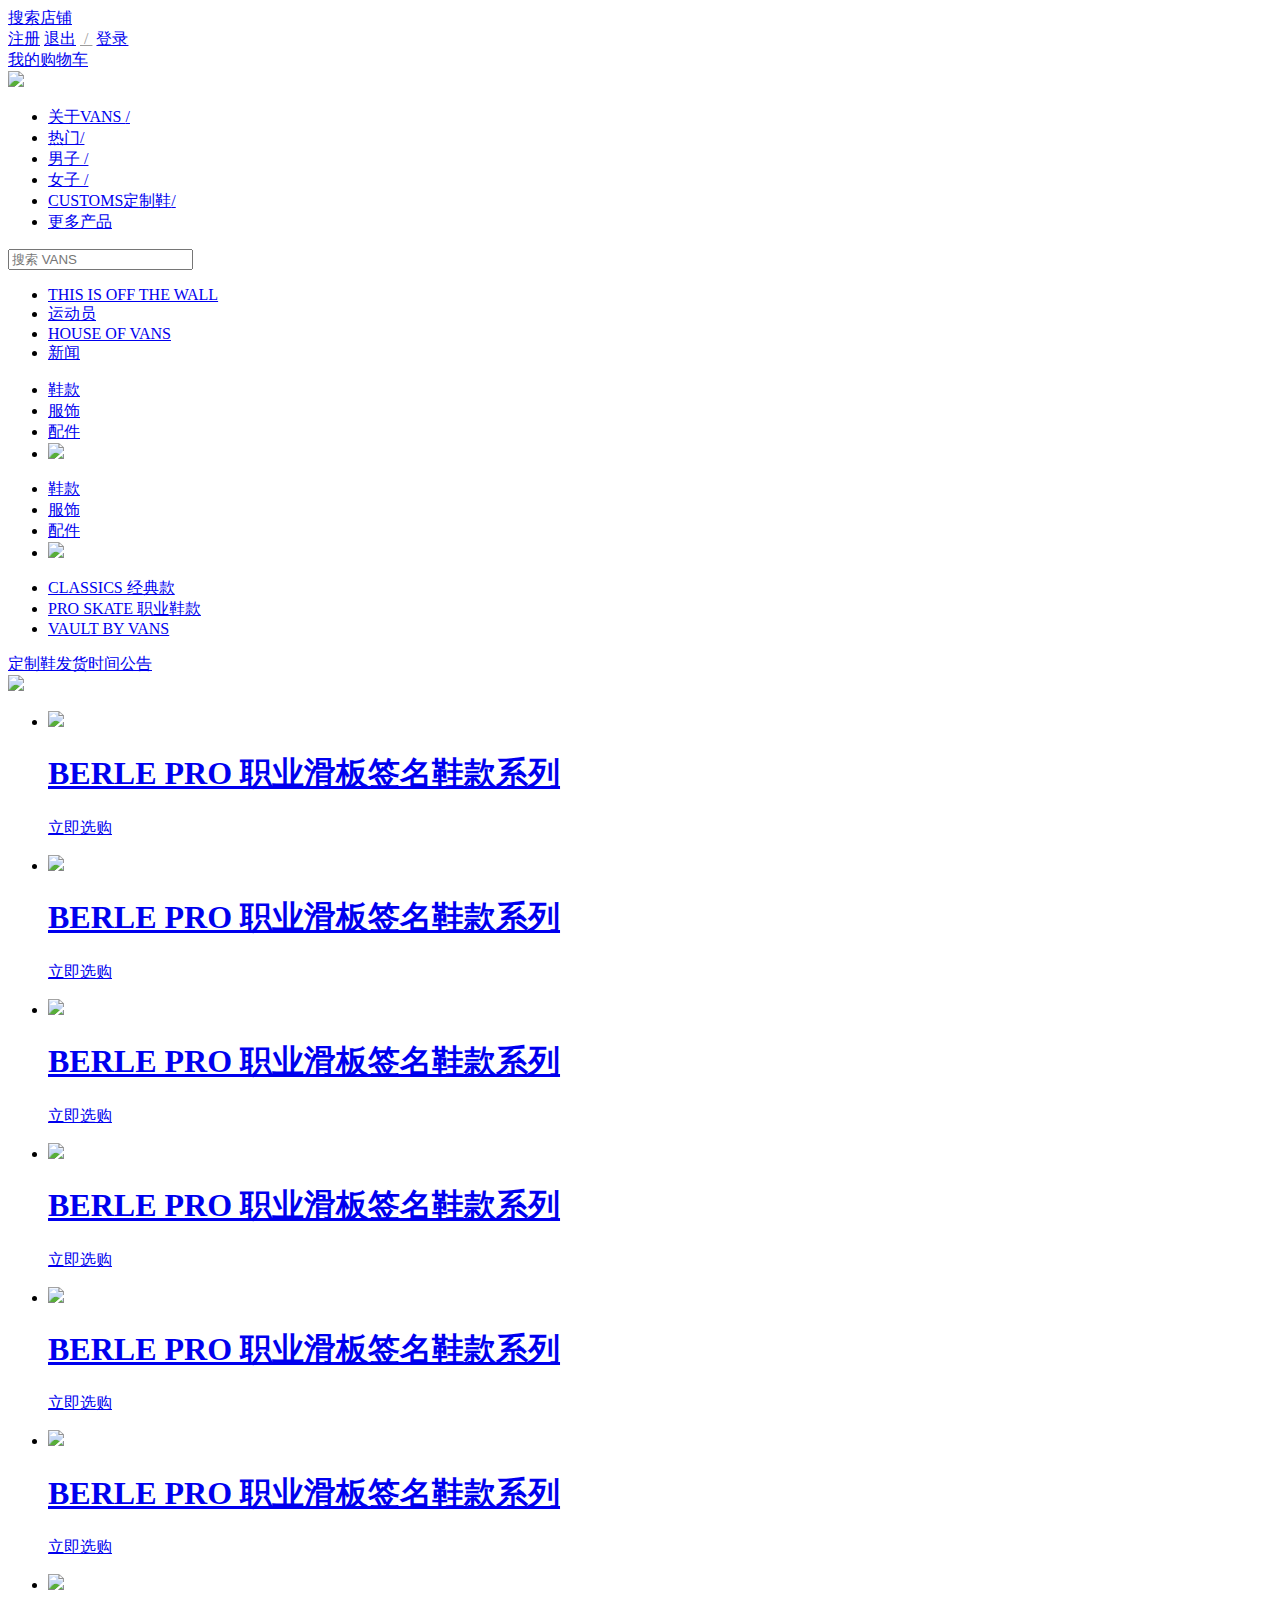
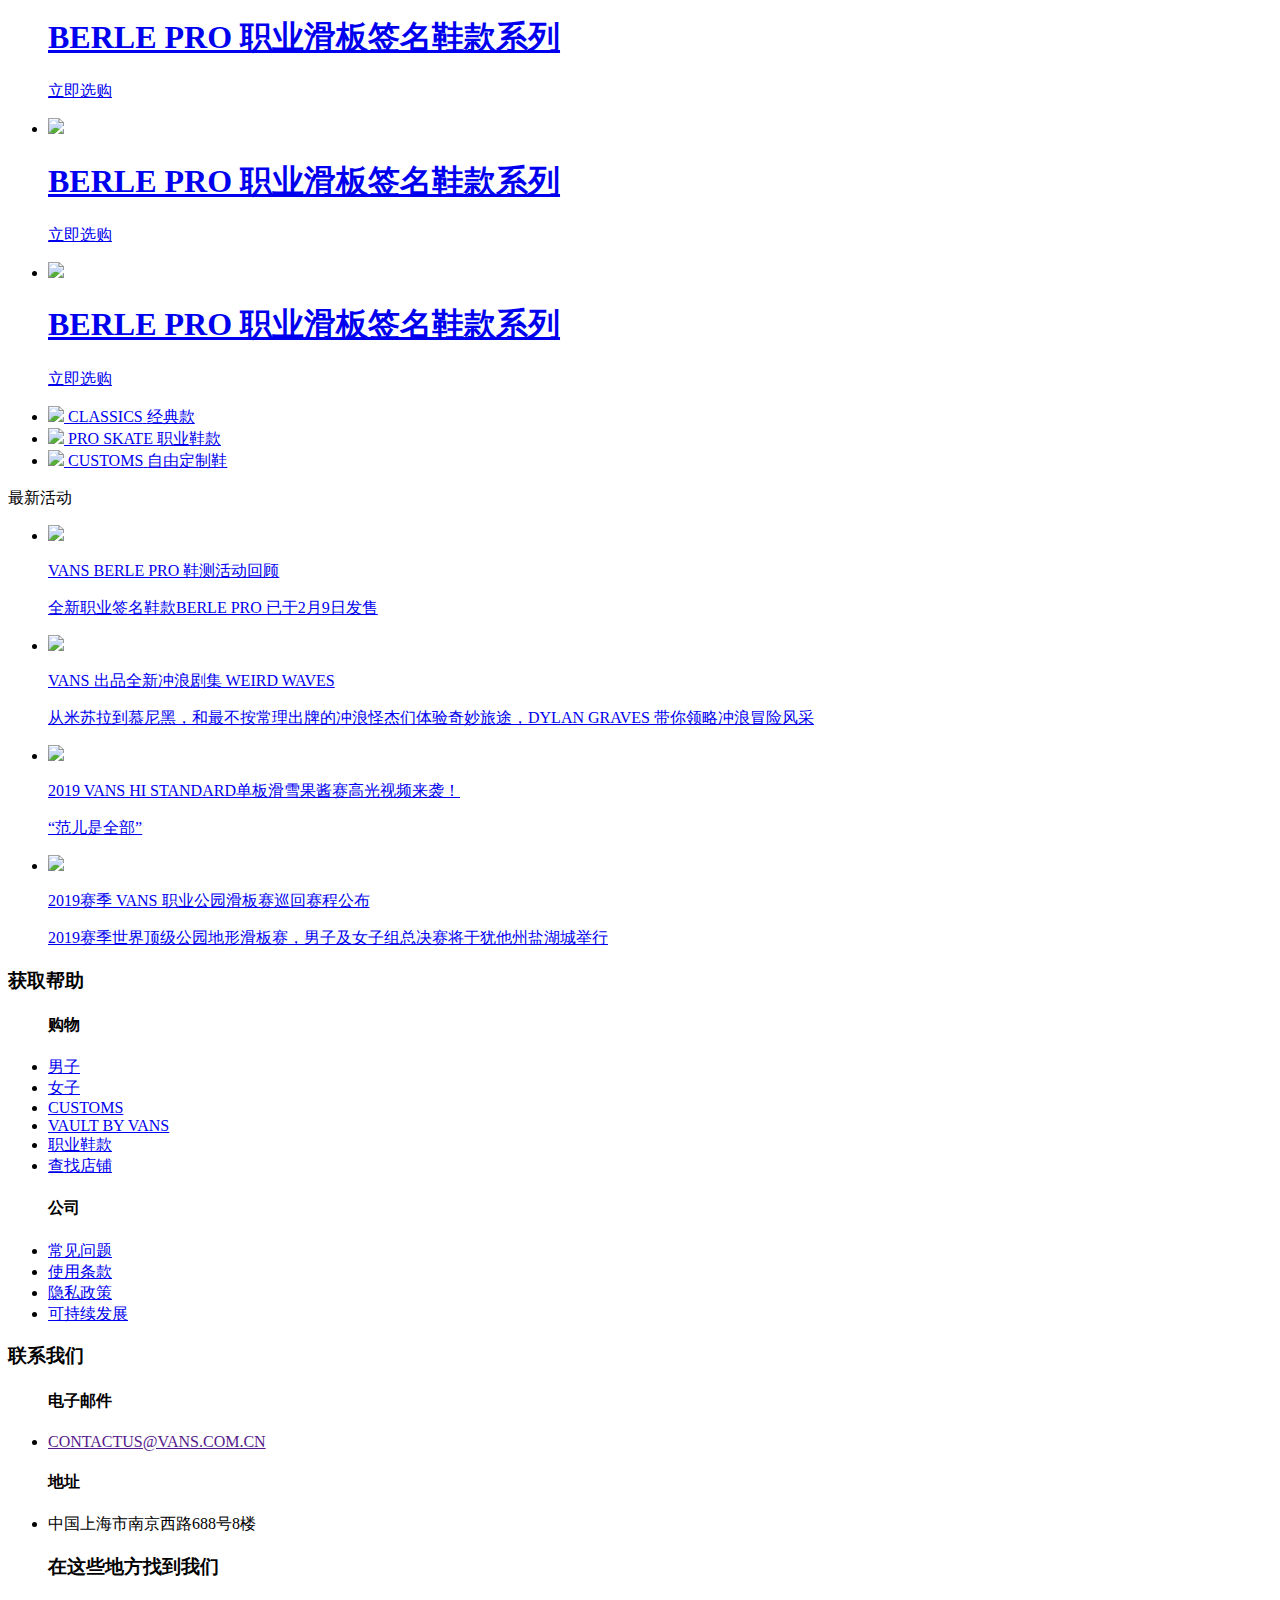
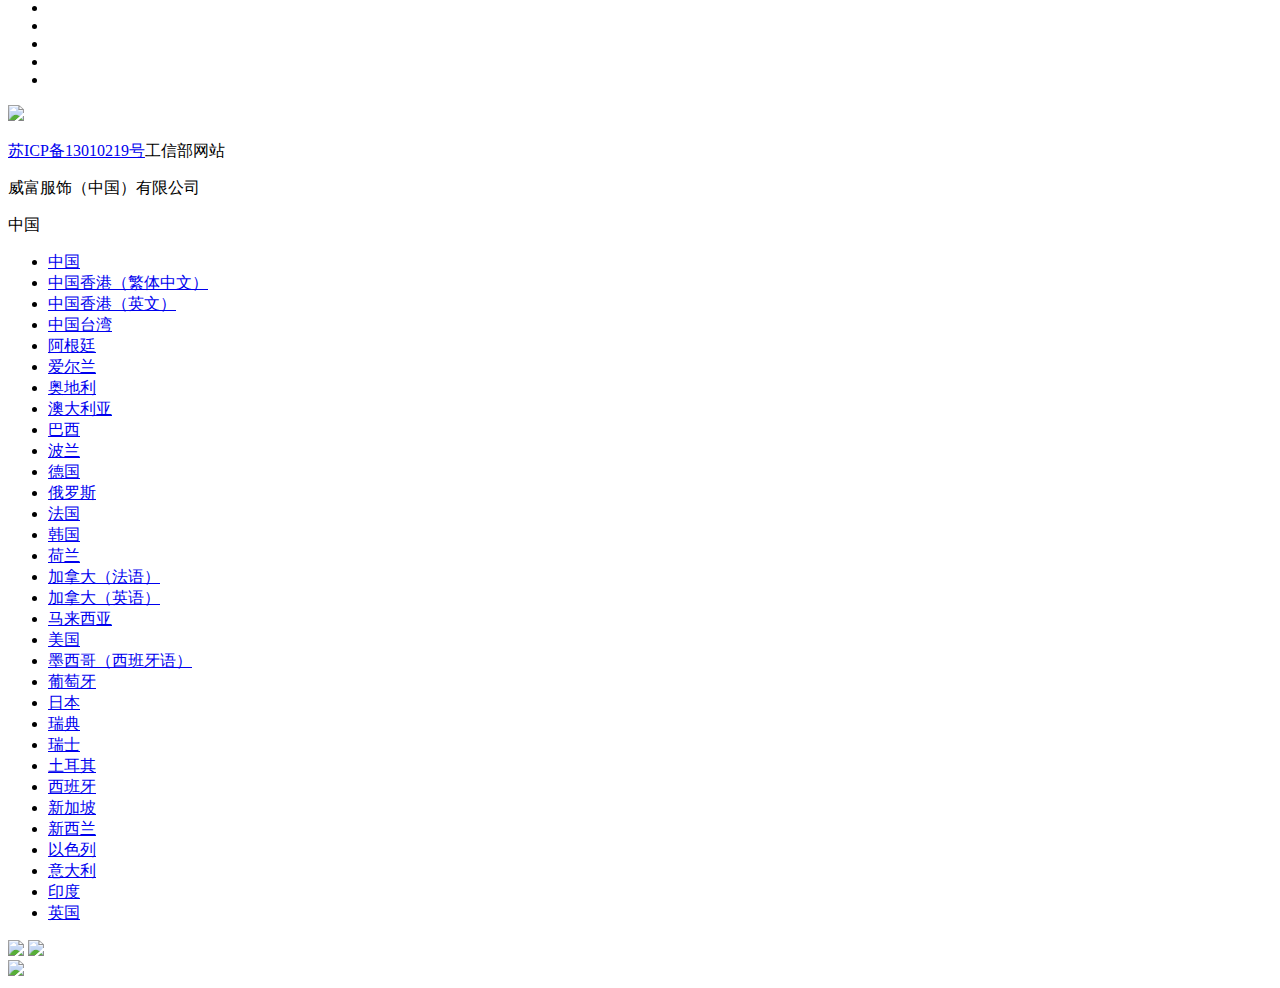
==== index.html @ b5b0ca7e "这是首页" ====
<!doctype html>
<html lang="en">
<head>
	<meta charset="UTF-8">
	<title>Document</title>
	<link rel="stylesheet" type="text/css" href="css/header.css">
	<link rel="stylesheet" type="text/css" href="css/index.css">
	<link rel="stylesheet" type="text/css" href="css/iconfont.css">
	<link rel="stylesheet" type="text/css" href="css/footer.css">
</head>
<body>
	<!-- header -->
	<header class="head">
		<!-- headertop -->
		<div class="header">
			<div class="hdtop">
				<div class="hdLinks">
					<a href="#"><i class="iconfont icon-dingwei"></i> 搜索店铺</a>
				</div>
				<div class="hdLogin">
					<a id="hd_reg" href="register.html">注册</a>
					<!-- <div class="hd_tuichu"></div> -->
					<a id="hd_reg_no" href="javascript:;">退出</a>

					<a href="javascript:;" style="color: #9b9b9b;">&nbsp;/&nbsp;</a>
					<a id="hd_log" href="login.html">
						<i class="iconfont icon-denglu"></i> 登录
					</a>
					<a id="hd_log_no" href="#">
						<i class="iconfont icon-denglu"></i>
					</a>	
				</div>
				<div class="hdCart">
					<a href="#"><i class="iconfont icon-gouwuche"></i> 我的购物车</a>
					<span class="hd_my_show"></span>
				</div>

			</div>
		</div>
		<!-- headnav -->
		<div class="hdMenuBox">
			<div class="hdMenu">
				<a class="logo" href="index.html"><img src="img/logo.png"></a>
				<div class="nav">
					<ul>
						<li class="l1">
							<a href="#">关于VANS <i class="iconfont icon-xiajiantou"></i>  <span>/</span><span class="nav_li_jiantou1"></span></a>	
						</li>
						<li>
							<a href="#">热门<span>/</span></a>
						</li>
						<li class="l2">
							<a href="#" >男子 <i class="iconfont icon-xiajiantou"></i>     <span>/</span><span class="nav_li_jiantou2"></a>
						</li>
						<li class="l3">
							<a href="girl.html">女子  <i class="iconfont icon-xiajiantou"></i>     <span>/</span><span class="nav_li_jiantou3"></a>
						</li>
						<li>
							<a href="#">CUSTOMS定制鞋<span>/</span></a>
						</li>
						<li class="l4">
							<a href="#">更多产品  <i class="iconfont icon-xiajiantou"></i><span class="nav_li_jiantou4"></a>
						</li>
					</ul>
				</div>
				<div class="hdSerach">
					<input class="hdtext" type="text" placeholder="搜索 VANS">
    				<!-- <input class="btn" type="button" > -->
				</div>	
			</div>
			<div class="nav_box1">
				<ul class="nav_box1_list1">
					<li><a href="#">THIS IS OFF THE WALL</a></li>
					<li><a href="#">运动员</a></li>
					<li><a href="#">HOUSE OF VANS</a></li>
					<li><a href="#">新闻</a></li>
				</ul>
			</div>
			<div class="nav_box2">
				<ul class="nav_box2_list2">
					<li><a href="#">鞋款</a></li>
					<li><a href="#">服饰</a></li>
					<li><a href="#">配件</a></li>
					<li><a href="#"><img class="nav_imgs" src="img/navbox2.jpg" /></a></li>
				</ul>
			</div>
			<div class="nav_box3">
				<ul class="nav_box3_list3">
					<li><a href="#">鞋款</a></li>
					<li><a href="#">服饰</a></li>
					<li><a href="#">配件</a></li>
					<li><a href="#"><img class="nav_imgs" src="img/navbox1.jpg" /></a></li>
				</ul>
			</div>
			<div class="nav_box4">
				<ul class="nav_box4_list4">
					<li><a href="#">CLASSICS  经典款</a></li>
					<li><a href="#">PRO SKATE 职业鞋款</a></li>
					<li><a href="#">VAULT BY VANS</a></li>
				</ul>
			</div>
			<!-- </div> -->
		</div>
		<!-- 公告 -->
		<div class="gonggao">
			<a class="gtext" href="#">定制鞋发货时间公告</a>
		</div>
	</header>

	<!-- banner -->
	<div class="banner">
		
		<!-- banner_top -->
		<div class="banner_top">
			<a class="banner_img" href="#"><img src="img/bg.jpg"></a>
		</div>

		<!-- banner_center -->
		<div class="ban_cen">
			<div class="banner_center">
				<div class="b_c_left bleft"><i class="iconfont icon-zuojiantou"></i></div>
				<div class="b_c_center">
					<ul class="slideshow">
						<li class="swiper_slide">
							<div class="s_s_img">
								<a href="#"><img src="img/show4.jpg" /></a>
							</div>
							<div class="info">
								<h1><a href="#">BERLE PRO 职业滑板签名鞋款系列</a></h1>
								<p class="choose"><a href="#">立即选购</a></p>			
							</div>
						</li>
						<li class="swiper_slide">
							<div class="s_s_img">
								<a href="#"><img src="img/show5.jpg" /></a>
							</div>
							<div class="info">
								<h1><a href="#">BERLE PRO 职业滑板签名鞋款系列</a></h1>
								<p class="choose"><a href="#">立即选购</a></p>			
							</div>
						</li>
						<li class="swiper_slide">
							<div class="s_s_img">
								<a href="#"><img src="img/show6.jpg" /></a>
							</div>
							<div class="info">
								<h1><a href="#">BERLE PRO 职业滑板签名鞋款系列</a></h1>
								<p class="choose"><a href="#">立即选购</a></p>			
							</div>
						</li>
						<li class="swiper_slide">
							<div class="s_s_img">
								<a href="#"><img src="img/show1.jpg" /></a>
							</div>
							<div class="info">
								<h1><a href="#">BERLE PRO 职业滑板签名鞋款系列</a></h1>
								<p class="choose"><a href="#">立即选购</a></p>			
							</div>
						</li>
						<li class="swiper_slide">
							<div class="s_s_img">
								<a href="#"><img src="img/show2.jpg" /></a>
							</div>
							<div class="info">
								<h1><a href="#">BERLE PRO 职业滑板签名鞋款系列</a></h1>
								<p class="choose"><a href="#">立即选购</a></p>			
							</div>
						</li>
						<li class="swiper_slide">
							<div class="s_s_img">
								<a href="#"><img src="img/show3.jpg" /></a>
							</div>
							<div class="info">
								<h1><a href="#">BERLE PRO 职业滑板签名鞋款系列</a></h1>
								<p class="choose"><a href="#">立即选购</a></p>			
							</div>
						</li>
						<li class="swiper_slide">
							<div class="s_s_img">
								<a href="#"><img src="img/show4.jpg" /></a>
							</div>
							<div class="info">
								<h1><a href="#">BERLE PRO 职业滑板签名鞋款系列</a></h1>
								<p class="choose"><a href="#">立即选购</a></p>			
							</div>
						</li>
						<li class="swiper_slide">
							<div class="s_s_img">
								<a href="#"><img src="img/show5.jpg" /></a>
							</div>
							<div class="info">
								<h1><a href="#">BERLE PRO 职业滑板签名鞋款系列</a></h1>
								<p class="choose"><a href="#">立即选购</a></p>			
							</div>
						</li>
						<li class="swiper_slide">
							<div class="s_s_img">
								<a href="#"><img src="img/show6.jpg" /></a>
							</div>
							<div class="info">
								<h1><a href="#">BERLE PRO 职业滑板签名鞋款系列</a></h1>
								<p class="choose"><a href="#">立即选购</a></p>			
							</div>
						</li>
	 				</ul>
				</div>
				<div class="b_c_right rleft"><i class="iconfont icon-youjiantou"></i></div>
			</div>
		</div>
		<!-- banner_bottom -->
		<div class="ban_bot">
			<div class="banner_bottom">
			<ul class="group">
				<li class="group_list">
					<a href="#"><img src="img/group1.jpg" />
						<span class="g_text1">CLASSICS</span>
						<span class="g_text2">经典款</span>
					</a>
				</li>
				<li class="group_list g_l_padd">
					<a href="#"><img src="img/group2.jpg" />
						<span class="g_text1">PRO SKATE</span>
						<span class="g_text2">职业鞋款</span>
					</a>
				</li>
				<li class="group_list last_g_li">
					<a href="#"><img src="img/group3.jpg" />
						<span class="g_text1">CUSTOMS</span>
						<span class="g_text2">自由定制鞋</span>
					</a>
				</li>
			</ul>
			</div>
		</div>
	</div>

	<!-- activity_section -->
	<section class="activity">
		<section class="activity_section">
		<div class="act_title">
			<span>最新活动</span>
		</div>
		<ul class="act_list">
			<li class="act_list_li">
				<a href="#"><img src="img/act1.jpg" />
					<p class="act_text1">VANS BERLE PRO 鞋测活动回顾</p>
					<p class="act_text2">全新职业签名鞋款BERLE PRO 已于2月9日发售</p>
				</a>
			</li>
			<li class="act_list_li clearli">
				<a href="#"><img src="img/act2.jpg" />
					<p class="act_text1">VANS 出品全新冲浪剧集 WEIRD WAVES</p>
					<p class="act_text2">从米苏拉到慕尼黑，和最不按常理出牌的冲浪怪杰们体验奇妙旅途，DYLAN GRAVES 带你领略冲浪冒险风采</p>
				</a>
			</li>
			<li class="act_list_li">
				<a href="#"><img src="img/act3.jpg" />
					<p class="act_text1">2019 VANS HI STANDARD单板滑雪果酱赛高光视频来袭！</p>
					<p class="act_text2">“范儿是全部”</p>
				</a>
			</li>
			<li class="act_list_li clearli">
				<a href="#"><img src="img/act4.jpg" />
					<p class="act_text1">2019赛季 VANS 职业公园滑板赛巡回赛程公布</p>
					<p class="act_text2">2019赛季世界顶级公园地形滑板赛，男子及女子组总决赛将于犹他州盐湖城举行</p>
				</a>
			</li>
		</ul>
		</section>
	</section>

	<!-- footer -->
	<div class="foot">
		<div class="maxFooter">
			<div class="footer">
				<div class="foot_l">
				<h3 class="f_title">获取帮助</h3>
				<div class="f_article">
					<ul class="f_art_left">
						<h4>购物</h4>
						<li><a href="#">男子</a></li>
						<li><a href="#">女子</a></li>
						<li><a href="#">CUSTOMS</a></li>
						<li><a href="#">VAULT BY VANS</a></li>
						<li><a href="#">职业鞋款</a></li>
						<li><a href="#">查找店铺</a></li>
					</ul>
					<ul class="f_art_right">
						<h4>公司</h4>
						<li><a href="#">常见问题</a></li>
						<li><a href="#">使用条款</a></li>
						<li><a href="#">隐私政策</a></li>
						<li><a href="#">可持续发展</a></li>
					</ul>
				</div>
				</div>
				<div class="foot_c">
					<h3 class="f_title">联系我们</h3>
					<ul class="f_c_center">
						<h4>电子邮件</h4>	
						<li class="f_c_c_li1"><a href="">CONTACTUS@VANS.COM.CN</a></li>
						<h4>地址</h4>
						<li class="f_c_c_li2">中国上海市南京西路688号8楼</li>
					</ul>
				</div>
				<div class="foot_r">	
					<ul class="f_suerlook">
						<h3 class="f_title">在这些地方找到我们</h3>
						<li>
							<a href="#" title="微信"><i class="iconfont icon-weixin"></i></a>
						</li>
						<li>
							<a href="#" title="新浪微博"><i class="iconfont icon-weibo"></i></a>
						</li>
						<li>
							<a href="#" title="nice"><i class="iconfont icon-n"></i></a>
						</li>
						<li>
							<a href="#" title="腾讯视频专区"><i class="iconfont icon-tengxunshipin"></a></i>
						</li>
						<li>
							<a href="#" title="instagram"><i class="iconfont icon-Instagram"></i></a>
						</li>
					</ul>
				</div>
			</div>	
			<div class="f_buttom">
				<img src="img/f_logo.png" />
				<div class="f_b_right">
				<p><a href="#">苏ICP备13010219号</a><span>工信部网站</span></p>
				<p><span>威富服饰（中国）有限公司</span></p>
				<div class="f_b_country">
					<div class="f_b_title">
						<span>中国</span><i class="iconfont icon-xiajiantou"></i>
					</div>
					<div class="country_list">
						<ul class="c_list">
							<li><a href="#">中国</a></li>
							<li><a href="#">中国香港（繁体中文）</a></li>
							<li><a href="#">中国香港（英文）</a></li>
							<li><a href="#">中国台湾</a></li>
							<li><a href="#">阿根廷</a></li>
							<li><a href="#">爱尔兰</a></li>
							<li><a href="#">奥地利</a></li>
							<li><a href="#">澳大利亚</a></li>
							<li><a href="#">巴西</a></li>
							<li><a href="#">波兰</a></li>
							<li><a href="#">德国</a></li>
							<li><a href="#">俄罗斯</a></li>
							<li><a href="#">法国</a></li>
							<li><a href="#">韩国</a></li>
							<li><a href="#">荷兰</a></li>
							<li><a href="#">加拿大（法语）</a></li>
							<li><a href="#">加拿大（英语）</a></li>
							<li><a href="#">马来西亚</a></li>
							<li><a href="#">美国</a></li>
							<li><a href="#">墨西哥（西班牙语）</a></li>
							<li><a href="#">葡萄牙</a></li>
							<li><a href="#">日本</a></li>
							<li><a href="#">瑞典</a></li>
							<li><a href="#">瑞士</a></li>
							<li><a href="#">土耳其</a></li>
							<li><a href="#">西班牙</a></li>
							<li><a href="#">新加坡</a></li>
							<li><a href="#">新西兰</a></li>
							<li><a href="#">以色列</a></li>
							<li><a href="#">意大利</a></li>
							<li><a href="#">印度</a></li>
							<li><a href="#">英国</a></li>
						</ul>						
					</div>
				</div>				
				</div>
			</div>	
		</div>
	</div>
	
	<!-- 悬浮 -->
	<div class="service">
		<a href="#" title="客服"><img src="img/kf.png" /></a>
		<a href="#" ><img src="img/cjwt.png" /></a>
		<div class="zhiding">
			<img src="img/zd.png" />			
		</div>
	</div>


</body>
</html>
<script type="text/javascript" src="js/jquery-1.8.3.min.js"></script>
<script type="text/javascript" src="js/cookieTools.js"></script>
<script type="text/javascript" src="js/header.js"></script>
<script type="text/javascript" src="js/index.js"></script>
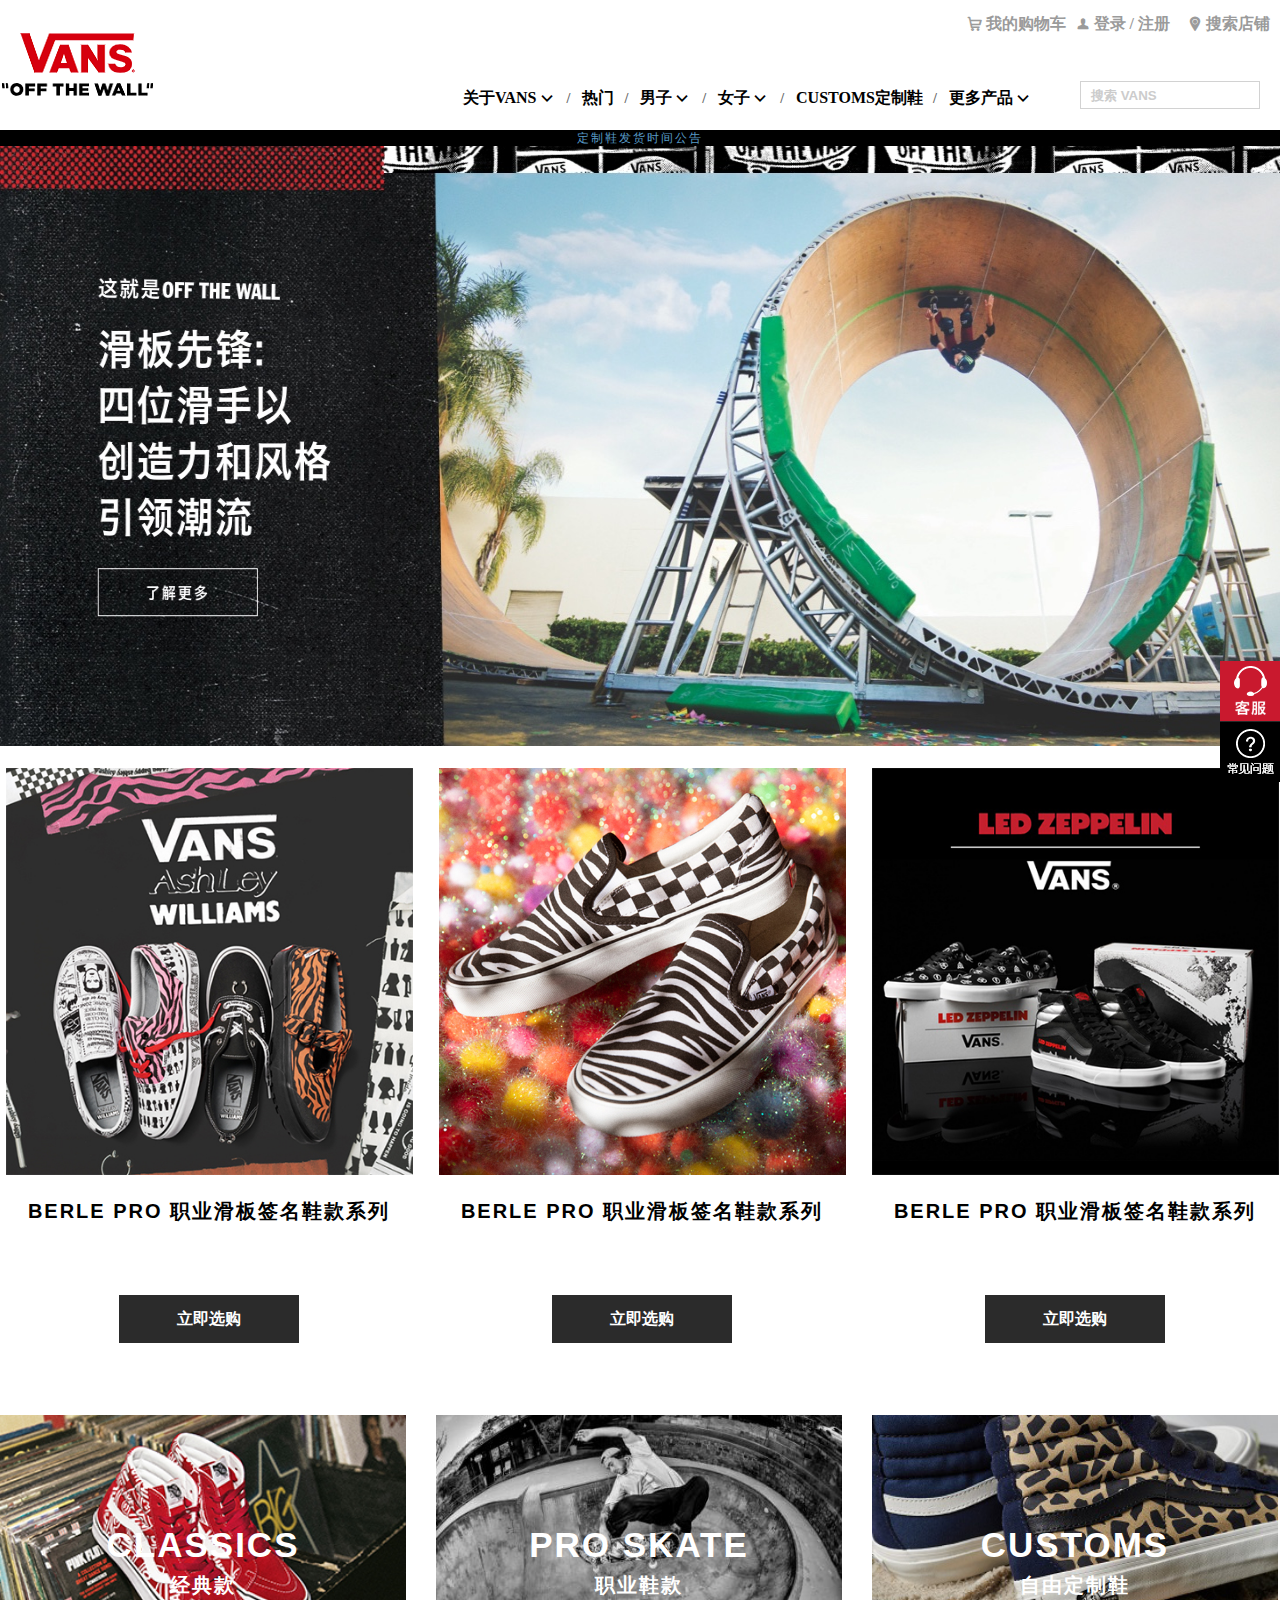
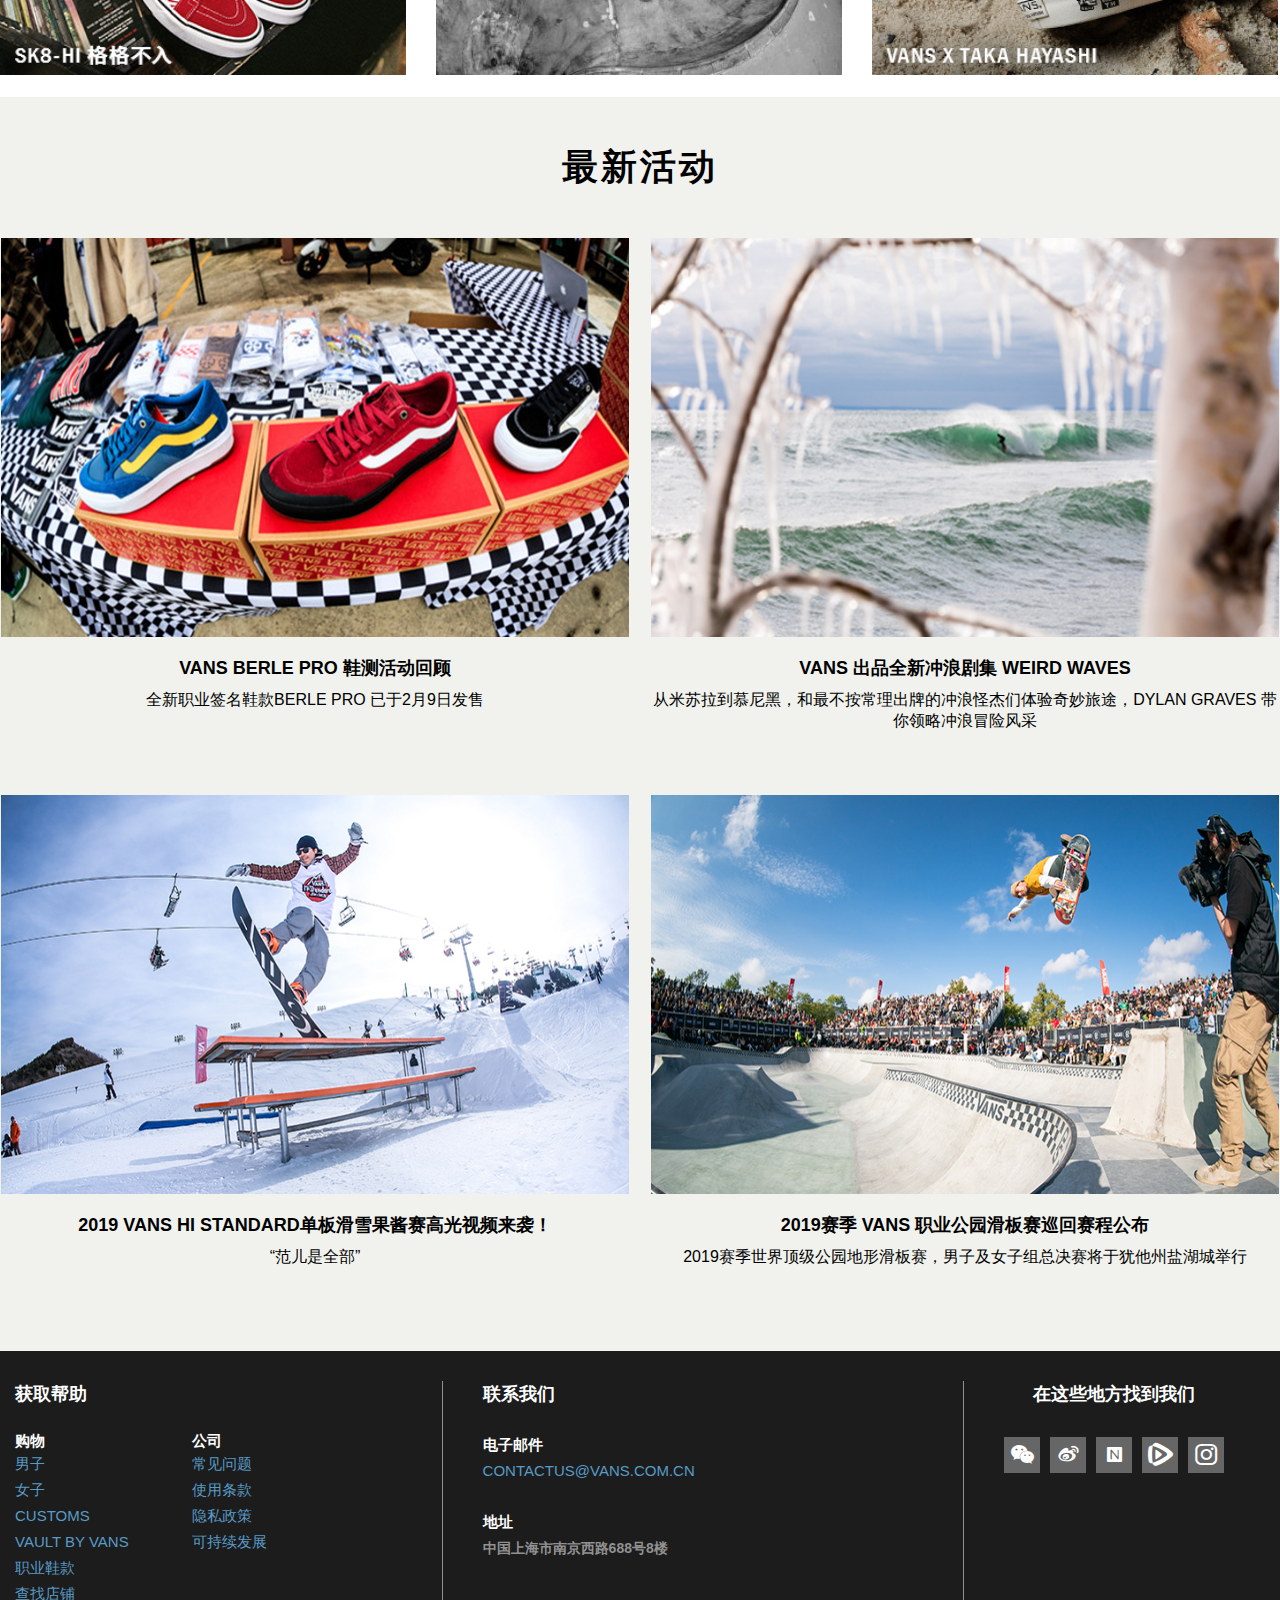
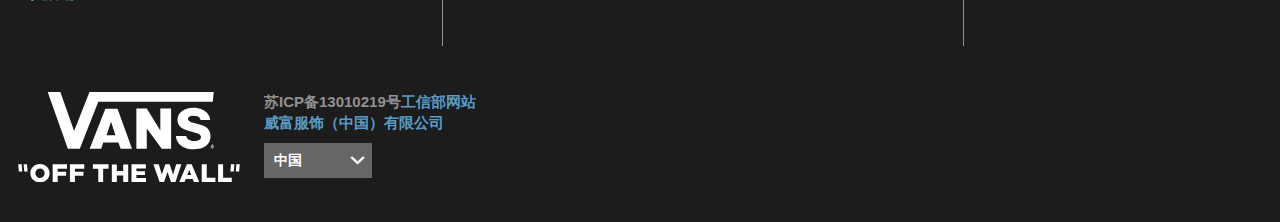
==== commit f1cc82bd: "项目完成" ====
--- a/index.html
+++ b/index.html
@@ -47,7 +47,7 @@
 							<a href="#">关于VANS <i class="iconfont icon-xiajiantou"></i>  <span>/</span><span class="nav_li_jiantou1"></span></a>	
 						</li>
 						<li>
-							<a href="#">热门<span>/</span></a>
+							<a href="activity.html">热门<span>/</span></a>
 						</li>
 						<li class="l2">
 							<a href="#" >男子 <i class="iconfont icon-xiajiantou"></i>     <span>/</span><span class="nav_li_jiantou2"></a>
--- a/css/header.css
+++ b/css/header.css
@@ -0,0 +1,302 @@
+/*公告样式*/
+body,p,dl,dd,ul,ol,li,div,h1,h2,h3,h4,h5,h6,form,input,table,tr,td{
+	margin:0;
+	padding:0;
+}
+body{
+	font-family: "微软雅黑",Arial;
+	position: relative;
+	height: 1000px;
+	overflow:scroll; 
+	overflow-x:hidden;
+}
+ul,ol{
+	list-style:none;
+}
+img{
+	border: 0;
+}
+a{
+	text-decoration: none;
+}
+
+/*header start*/
+
+/*headertop start*/
+.head{
+	width: 100%;
+	height: 146px;
+}
+.header{
+	width: 100%;
+	height: 48px;
+	position: absolute;
+	top: 0;
+	z-index: 9;
+	margin: 0 auto;	
+}
+.hdtop{
+	width: 1280px;
+	height: 48px;
+	margin: 0 auto;
+}
+.hdtop i{
+	font-size: 14px;
+}
+.hdCart,.hdLinks{
+	width: 100px;
+	height: 48px;
+	float: right;
+	padding-right: 10px;
+	position: relative;
+}
+.hdLogin{
+	/*width: 120px;*/
+	height: 48px;
+	float: right;
+}
+.hdCart a,.hdLogin a,.hdLinks a{
+	font-size: 16px;
+	color: #9b9b9b;
+	float: right;
+	line-height: 48px;
+	font-family: "微软雅黑";
+	font-weight: 600; 
+}
+.hdCart a:hover{
+	color: #D6000F;
+}
+.hdLogin a:nth-child(1){
+	margin:0;
+}
+.hdLogin a:nth-child(2){
+	color: #9b9b9b;
+	margin: 0;
+}
+.hdLogin a:hover{
+	color: #D6000F;
+}
+.hdLinks a:hover{
+	color: #D6000F;
+}
+.hd_my_show{
+	display: block;
+	width: 15px;
+	height: 15px;
+	color: #fff;
+	background: #C9192E;
+	font-size: 12px;
+	border-radius: 30px;
+	line-height: 15px;
+	text-align: center;
+	position: absolute;
+	top: 8px;
+	left: 6px;
+	display: none;
+}
+#hd_reg_no{
+	display:none; 
+}
+#hd_log_no{
+	display: none;
+}
+/*headertop end*/
+
+/*headernav start*/
+.hdMenuBox{
+	width: 100%;
+	height: 130px;
+	background: #fff;
+	position: absolute;
+	margin: 0 auto;
+	top:0;
+}
+.hdMenu{
+	background: #fff;
+	width: 1280px;
+	height: 130px;
+	margin: 0 auto;
+}
+.logo{
+	display: block;
+	width: 156px;
+	height: 130px;
+	float: left;
+}
+.nav{
+	float: left;
+	width: 615px;
+	height: 50px;
+	margin-left: 295px;
+	margin-top: 73px;
+	margin-right: 10px;	
+}
+.nav ul li{
+	float: left;
+	font-size: 16px;
+	line-height: 50px;
+	font-family: "微软雅黑";
+	font-weight: 600;
+	text-indent: 2px;
+	margin-left: 10px;
+}
+.nav ul li a{
+	color: #000;
+	position: relative;
+}
+.nav ul li a i{
+	font-size: 12px;
+}
+.nav ul li a img{
+	display: inline-block;
+}
+.nav ul span{
+	color: #666;
+	font-size: 14px;
+	margin-left: 10px;
+}
+.nav ul li:hover .nav_li_jiantou1{
+	display: block;
+}
+.nav ul li:hover .nav_li_jiantou2{
+	display: block;
+}
+.nav ul li:hover .nav_li_jiantou3{
+	display: block;
+}
+.nav ul li:hover .nav_li_jiantou4{
+	display: block;
+}
+.nav_li_jiantou1,.nav_li_jiantou2,.nav_li_jiantou3,.nav_li_jiantou4{
+	width: 0;
+	height: 0;
+	border: 13px solid transparent;
+	border-bottom-color: #000;
+	position: absolute;
+	top: 12px;
+	display: none;
+}
+.nav_li_jiantou1,.nav_li_jiantou4{
+	left: 20%;
+}
+.nav_li_jiantou2,.nav_li_jiantou3{
+	left: -7%;
+}
+.nav_box1,.nav_box4{
+	width: 100%;
+	height: 138px;
+	margin: 0 auto;
+	z-index: 10;
+	background: #000;
+	position: absolute;
+	top: 120px;
+	display: none;
+}
+.nav_box1_list1,.nav_box4_list4{
+	margin: 0 auto;
+	padding-top: 50px;
+	width: 1280px;
+	height: 38px;
+	color: #fff;
+	line-height: 38px;
+	z-index: 15;
+}
+.nav_box1_list1 li{
+	float: left;
+	width: 320px;
+	height: 38px;
+	line-height: 38px;
+}
+.nav_box1_list1 a,.nav_box4_list4 a,.nav_box2_list2 a ,.nav_box3_list3 a{
+	font-size: 16px;
+	font-weight: 600;
+	color: #fff;
+}
+.nav_box4_list4 li{
+	float: left;
+	width: 426px;
+	height: 38px;
+	line-height: 38px;
+}
+.nav_box2,.nav_box3{
+	width: 100%;
+	height: 332px;
+	background: #000;
+	position: absolute;
+	margin: 0 auto;
+	top: 120px;
+	display: none;
+	z-index: 10;
+}
+.nav_box2_list2,.nav_box3_list3{
+	margin: 0 auto;
+	padding-top: 50px;
+	width: 1280px;
+	height: 232px;
+	color: #fff;
+	z-index: 15;
+}
+.nav_box2_list2 li ,.nav_box3_list3 li{
+	float: left;
+	width: 300px;
+	height: 232px;	
+}
+.nav_box2_list2 li:last-child , .nav_box3_list3 li:last-child{
+	width: 380px;
+}
+.hdSerach{
+	float: right;
+	margin-top: 81px;
+	margin-right: 20px;
+	width: 180px;
+}
+.btn{
+	width:30px;
+	height:28px;
+	border:1px solid #e5e5e5;
+	border-left:0;
+	text-indent:-100px;
+	background:url(../img/serach.png);
+	float:left;
+	outline: none;
+}
+.hdtext{
+	border: 1px solid #d2d2d2;
+	height: 26px;
+	width: 178px;
+	text-indent:10px; 
+	color: red;
+	float:left;
+	font-weight: 600;	
+	-webkit-appearance:none;
+	outline: none;
+}
+input::-webkit-input-placeholder,   
+textarea::-webkit-input-placeholder {   
+    color: #ccc;   
+} 
+/*headernav end*/
+/*header*/
+
+
+/*公告开始*/
+.gonggao{
+	width: 100%;
+	height: 16px;
+	background: #000;
+	top: 130px;
+	position: absolute;
+}
+.gtext{
+	display: block;
+	height: 16px;
+	font-size: 12px;
+	color:#589BC6;
+	line-height: 16px;
+	text-align: center;
+	letter-spacing: 2px;
+}
+/*公告结束*/
+
+
+
--- a/css/index.css
+++ b/css/index.css
@@ -0,0 +1,254 @@
+
+/*banner*/
+.banner{
+	width: 100%;
+	margin: 0 auto;
+	overflow: hidden;
+}
+.banner_top{
+	width: 1280px;
+	height: 600px;
+	margin: 0 auto;
+}
+.banner_top a img{
+	width: 100%;
+	height: 100%;
+	max-width: 100%;
+}
+
+/*banner_center*/
+.ban_cen{
+	width: 100%;
+	height: 575px;
+}
+.banner_center{
+	margin: 0 auto;
+	width: 1269px;
+	height: 575px;
+	margin-top: 22px;
+	position: relative;
+}
+.b_c_left,.b_c_right{
+	position: absolute;
+	top: 50%;
+	cursor: pointer;
+}
+.b_c_left i,.b_c_right i{
+	font-size: 45px;
+}
+.b_c_left i:hover,.b_c_right i:hover{
+	color: #D6000F;
+}
+.b_c_left{
+	left: -45px;
+}
+.b_c_right{
+	right: -45px;
+}
+.b_c_center{
+	width: 1293px;
+	height: 575px;
+	margin-left: -12px;
+	overflow: hidden;
+	position: relative;
+}
+.slideshow{
+	width: 5196px;
+	height: 575px;
+	list-style: none;
+	/*overflow: hidden;*/
+	position: absolute;
+	left: -1299px;
+}
+.swiper_slide{
+	width: 433px;
+	height: 575px;
+	float: left;
+	left: 0px;
+}
+.s_s_img{
+	padding-left: 12px;
+	padding-right: 12px;
+}
+.s_s_img a{
+	width: 407px;
+	height: 407px;
+	display: block;
+	overflow: hidden;
+}
+.s_s_img a img{
+	width: 100%;
+	height: 100%;
+	transition: all 0.6s;
+}
+.s_s_img a img:hover{
+	transform: scale(1.1);
+}
+.info{
+	width: 407px;
+	height: 160px;
+	padding: 0px 12px;
+}
+.info h1{
+	width: 377px;
+	height: 21px;
+	padding: 15px;
+    margin-top: 8px;
+    text-align: center;
+}
+.info h1 a{
+	display: block;
+	width: 377px;
+	height: 21px; 
+	font-size: 20px;
+    color: #000;
+    letter-spacing: 2px;
+}
+.choose{
+	width: 180px;
+	height: 48px;
+	margin: 0 auto;
+	margin-top: 61px;
+	background: #2b2b2b;
+	text-align: center;
+}
+.info .choose a{
+	width: 180px;
+	height: 48px;
+	line-height: 48px;
+	display: block;
+	font-size: 16px;
+	font-weight: 600;
+	color: #fff;
+}
+.info .choose a:hover{
+	background: #000;
+}
+
+/*banner_bottom*/
+.ban_bot{
+	width: 100%;
+	overflow: hidden;
+}
+.banner_bottom{
+	width: 1280px;
+	margin: 0 auto;
+	overflow: hidden;
+	margin-top: 72px;
+	margin-bottom: 22px;	
+}
+.group{
+	width: 1280px;
+	list-style: none;
+	overflow: hidden;
+	float: left;
+}
+.group_list{
+	width: 406px;
+    box-sizing: border-box;
+	float: left;
+	position: relative;
+	text-align: center;
+}
+.g_l_padd{
+	margin: 0 30px;
+}
+.group_list a{
+	width: 100%;
+	height: 260px;
+	display: block;
+	overflow: hidden;
+}
+.group_list a img{
+	display: block;
+	width: 100%;
+	height: 100%;
+	transition: all 0.6s;
+}
+.group_list a img:hover{
+	transform: scale(1.1);
+}
+.group_list span{
+	position: absolute;
+	color: #fff; 
+    display: block;
+    font-weight: 600;
+    width: 100%;
+    height: 10px;
+    text-align: center;
+}
+.g_text1{
+    top: 110px;
+    font-size: 35px;
+    letter-spacing: 2px; 
+}
+.g_text2{
+    top: 157px;
+    font-size: 20px;
+    letter-spacing: 2px; 
+}
+
+/*activity_section*/
+.activity{
+	width: 100%;
+	overflow: hidden;
+}
+.activity_section{
+	width: 1280px;
+	margin: 0 auto;
+	overflow: hidden;
+	background: #f1f2ed;
+}
+.act_title{
+	width: 1280px;
+	height: 130px;
+    font-size: 36px;
+    line-height: 120px;
+    font-weight: 600;
+    letter-spacing: 3px;
+    text-align: center;
+    padding-top: 10px;
+}
+.act_list{
+	width: 1280px;
+	overflow: hidden;
+}
+.act_list_li{
+	width: 630px;
+	float: left;
+	box-sizing: border-box;
+	padding-right: 20px;
+	margin-bottom: 30px;
+}
+.act_list_li a{
+	width: 630px;
+	height: 527px;
+	display: block;
+	text-align: center;
+	color: #000;
+	transition: all 0.6s;
+}
+.act_list_li a img{
+	width: 628px;
+	height: 399px;
+	padding-top: 1px;
+}
+.act_text1{
+	font-size: 18px;
+	font-weight: 600;
+	padding-top: 15px;
+	padding-bottom: 10px;
+}
+.act_text2{
+	font-size: 16px;
+}
+.act_list_li a:hover{
+	/*border: 1px solid #333;*/
+	background: #000;
+	color: #fff;
+}
+.clearli{
+	float: right;
+	padding-right: 0px;
+}
+
--- a/css/iconfont.css
+++ b/css/iconfont.css
@@ -0,0 +1,101 @@
+@font-face {font-family: "iconfont";
+  src: url('iconfont.eot?t=1552815563602'); /* IE9 */
+  src: url('iconfont.eot?t=1552815563602#iefix') format('embedded-opentype'), /* IE6-IE8 */
+  url('[data-uri]') format('woff2'),
+  url('iconfont.woff?t=1552815563602') format('woff'),
+  url('iconfont.ttf?t=1552815563602') format('truetype'), /* chrome, firefox, opera, Safari, Android, iOS 4.2+ */
+  url('iconfont.svg?t=1552815563602#iconfont') format('svg'); /* iOS 4.1- */
+}
+
+.iconfont {
+  font-family: "iconfont" !important;
+  font-size: 16px;
+  font-style: normal;
+  -webkit-font-smoothing: antialiased;
+  -moz-osx-font-smoothing: grayscale;
+}
+
+.icon-gouwuche:before {
+  content: "\e726";
+}
+
+.icon-kefu:before {
+  content: "\e635";
+}
+
+.icon-zuojiantou:before {
+  content: "\e641";
+}
+
+.icon-dingwei:before {
+  content: "\e607";
+}
+
+.icon-denglu:before {
+  content: "\e603";
+}
+
+.icon-qian:before {
+  content: "\e645";
+}
+
+.icon-youjiantou:before {
+  content: "\e62a";
+}
+
+.icon-changjianwentixiangguanwenti:before {
+  content: "\e689";
+}
+
+.icon-weixin:before {
+  content: "\e63f";
+}
+
+.icon-zhifubao:before {
+  content: "\e64b";
+}
+
+.icon-weixin1:before {
+  content: "\e64f";
+}
+
+.icon-add:before {
+  content: "\e608";
+}
+
+.icon-subtract:before {
+  content: "\e609";
+}
+
+.icon-weibo:before {
+  content: "\e65a";
+}
+
+.icon-QQ:before {
+  content: "\e666";
+}
+
+.icon-zhiding:before {
+  content: "\e786";
+}
+
+.icon-xiajiantou:before {
+  content: "\e61f";
+}
+
+.icon-tengxunshipin:before {
+  content: "\e636";
+}
+
+.icon-n:before {
+  content: "\e656";
+}
+
+.icon-N:before {
+  content: "\e624";
+}
+
+.icon-Instagram:before {
+  content: "\e60d";
+}
+
--- a/css/footer.css
+++ b/css/footer.css
@@ -0,0 +1,227 @@
+/*maxFooter start*/
+.foot{
+	width: 100%;
+	overflow: hidden;
+	background: #1c1c1c; 
+}
+.maxFooter{
+	width: 1280px;
+	background: #1c1c1c;
+	height: 471px;
+	margin: 0 auto;
+}
+.footer{
+	width:1280px;
+	height: 265px;
+	padding: 30px 15px;
+}
+.foot_l{
+	width:33.33%;
+	height: 265px;
+	float: left;
+	border-right: 1px solid #919191;
+}
+.f_title{
+	font-size: 18px;
+	color: #fff;
+	line-height: 26px;
+}
+.f_article{
+	margin-top: 25px;
+}
+.footer h4{
+	color: #fff;
+	font-size: 14.5px;
+}
+.footer a{
+	color: #589BC6;
+	font-size: 15px;
+}
+.footer a:hover{
+	color: #C9192E;
+	font-size: 15.1px;
+}
+.f_art_left{
+	float: left;
+	width: 177px;
+}
+.f_art_left li,.f_art_right li{
+	line-height: 26px;
+	font-size: 15px;
+}
+.f_art_right{
+	float: left;
+	width: 177px;
+}
+.foot_c{
+	margin-left: 40px;
+	float: left;
+}
+.f_c_center{
+	margin-top: 25px;
+	line-height: 26px; 
+}
+.f_c_center li{
+	color: #919191;
+}
+.f_c_c_li1{
+	margin-bottom: 25px;
+}
+.f_c_c_li2{
+	font-size: 14px;
+	font-weight: 600;
+}
+.foot_r{
+	width: 331px;
+	height: 265px;
+	float: right;
+	border-left: 1px solid #919191;
+}
+.f_suerlook a{
+	color: #fff;
+}
+.f_suerlook a:hover{
+	color: #fff;
+}
+.f_suerlook{
+	width: 290px;
+	height: 92px;
+	margin-left: 40px;
+}
+.f_suerlook .f_title{
+	width: 220px;
+	text-align: center;
+	margin-bottom: 30px;
+}
+.f_suerlook li{
+	width: 36px;
+	height: 36px;
+	margin-right: 10px;
+	float: left;
+	background: #666;
+	color: #fff;
+	line-height: 36px;
+	text-align: center;
+}
+.f_suerlook li:hover{
+	background: #50c232;
+	transition: all 0.6s;
+}
+.f_suerlook li:nth-child(3):hover{
+	background: #e90e24;
+}
+.f_suerlook li:nth-child(4):hover{
+	background: #ffd800;
+}
+.f_suerlook li:nth-child(5):hover{
+	background: #21b1ff;
+}
+.f_suerlook li:nth-child(6):hover{
+	background: #a12eb2;
+}
+.f_suerlook li i{
+	font-size: 23px;
+}
+.f_buttom{
+	width: 100%;
+	height: 91px;
+	padding: 15px 15px 40px 15px;
+}
+.f_buttom img{
+	float: left;
+}
+.f_b_right{
+	margin-left: 22px;
+	float: left;
+	width: 220px;
+	height: 87px;
+	line-height: 21px;
+}
+.f_b_right p a{
+	color: rgb(145, 145, 145);
+	font-weight: 600;
+	font-size: 15px;
+}
+.f_b_right span{
+	font-size: 15px;
+	color: rgb(88, 155, 198);
+	font-weight: 600;
+}
+.f_b_country{
+	padding-left: 10px;
+	width: 98px;
+	height: 35px;
+	background: #666;
+	margin-top: 10px;
+	text-align: center;
+	line-height: 35px;
+	position: relative;
+}
+.f_b_title{
+	cursor: pointer;
+}
+.f_b_title span{
+	color: #fff;
+	font-size: 14px;
+	font-weight: 600;
+	float: left;
+}
+.f_b_title i{
+	color: #fff;
+	font-size: 15px;
+	margin-left: 40px;
+	font-weight: 600;
+}
+/*maxFooter end*/
+.country_list{
+	width: 240px;
+	height: 410px;
+	left: 0;
+	bottom: 35px;
+	position: absolute;
+	z-index: 999;
+	background: #fff;
+	border: 1px solid #ccc;
+	overflow-y: scroll;
+	display: none;
+}
+.c_list{
+	width: 223px;
+	height: 1440px;
+	margin-top: 17px;
+	list-style: none;
+}
+.c_list a{ 
+	font-size: 14px;
+	color: #000;
+	line-height: 45px;
+	width: 203px;
+	height: 45px;
+	display: block;
+	font-weight: 600;
+}
+.c_list li{
+	padding: 0px 10px;
+	overflow: hidden;
+	text-align: left;	
+}
+.c_list li:nth-child(1){
+	background: #e7e7e7;
+}
+
+/*悬浮*/
+.service{
+	width: 60px;
+	height: 180px;
+	position: fixed;
+	right: 0;
+	bottom: 59px;
+}
+.service a{
+	display: block;
+	width: 60px;
+	height: 61px;
+}
+.service .zhiding{
+	display: none;
+}